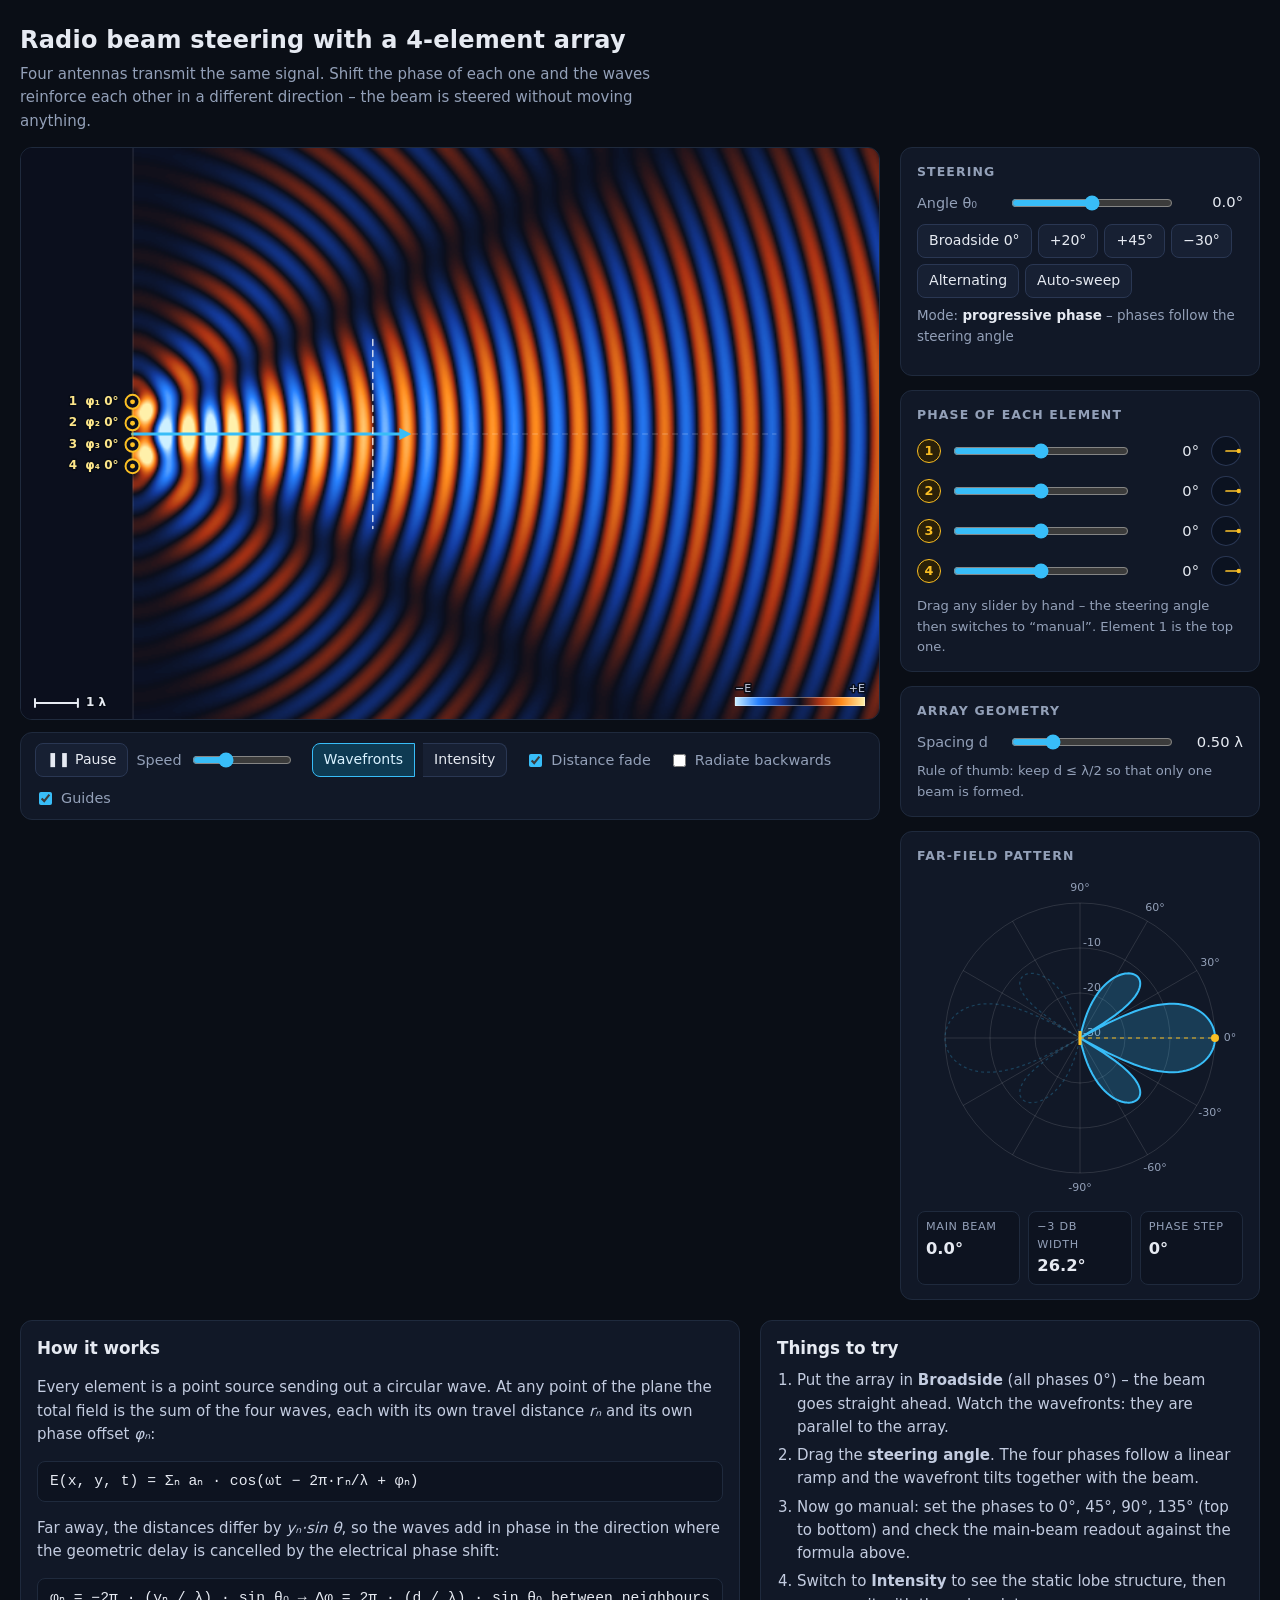
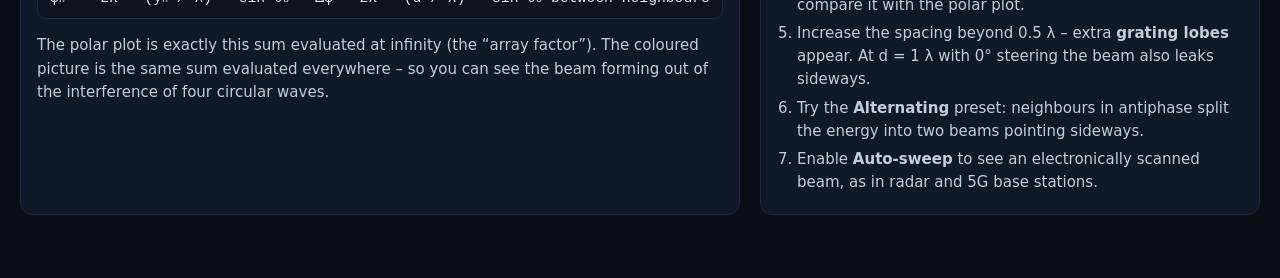
==== beam forming/index.html @ 5bf93dd2 "Add animated 4-element phased-array beam steering demo Self-contained page in 'beam forming/' showin" ====
<!DOCTYPE html>
<html lang="en">
<head>
<meta charset="utf-8">
<meta name="viewport" content="width=device-width, initial-scale=1">
<title>Beam steering – 4-element phased array</title>
<style>
  :root {
    --bg: #0a0e16;
    --panel: #111827;
    --panel-2: #0d1320;
    --line: #1f2a3d;
    --text: #e6eaf2;
    --muted: #93a0b8;
    --accent: #38bdf8;
    --accent-2: #fbbf24;
    --good: #34d399;
    --warn: #f87171;
  }
  * { box-sizing: border-box; }
  html, body { margin: 0; }
  body {
    background: var(--bg);
    color: var(--text);
    font: 15px/1.55 system-ui, -apple-system, "Segoe UI", Roboto, sans-serif;
  }
  header.top { max-width: 1360px; margin: 0 auto; padding: 22px 20px 14px; }
  header.top h1 { margin: 0 0 4px; font-size: 1.5rem; letter-spacing: .2px; }
  header.top p { margin: 0; color: var(--muted); max-width: 70ch; }

  .layout {
    display: grid;
    grid-template-columns: minmax(0, 1fr) 360px;
    gap: 20px;
    max-width: 1360px;
    margin: 0 auto;
    padding: 0 20px 20px;
    align-items: start;
  }
  @media (max-width: 980px) { .layout { grid-template-columns: minmax(0, 1fr); } }

  /* ---- stage ---- */
  .stage {
    position: relative;
    width: 100%;
    aspect-ratio: 3 / 2;
    border-radius: 12px;
    overflow: hidden;
    background: #0b0f1c;
    border: 1px solid var(--line);
  }
  .stage canvas { position: absolute; inset: 0; width: 100%; height: 100%; display: block; }

  .bar {
    display: flex; flex-wrap: wrap; align-items: center; gap: 10px 18px;
    margin-top: 12px; padding: 10px 14px;
    background: var(--panel); border: 1px solid var(--line); border-radius: 12px;
  }
  .bar .group { display: flex; align-items: center; gap: 8px; }
  .bar label.chk { display: flex; align-items: center; gap: 6px; color: var(--muted); font-size: .9rem; cursor: pointer; }
  .bar label.chk input { accent-color: var(--accent); }

  /* ---- cards / controls ---- */
  .side { display: flex; flex-direction: column; gap: 14px; }
  .card { background: var(--panel); border: 1px solid var(--line); border-radius: 12px; padding: 14px 16px; }
  .card h2 {
    margin: 0 0 10px; font-size: .78rem; font-weight: 700;
    text-transform: uppercase; letter-spacing: .09em; color: var(--muted);
  }
  .row { display: flex; align-items: center; gap: 10px; }
  .row + .row { margin-top: 8px; }
  .row .name { width: 82px; white-space: nowrap; color: var(--muted); font-size: .9rem; flex: none; }
  input[type=range] { flex: 1; min-width: 0; accent-color: var(--accent); }
  output { font-variant-numeric: tabular-nums; min-width: 58px; text-align: right; font-size: .92rem; }

  button {
    font: inherit; font-size: .88rem; color: var(--text);
    background: #172033; border: 1px solid #2a3753; border-radius: 8px;
    padding: 5px 11px; cursor: pointer;
  }
  button:hover { background: #1d2a43; }
  button:focus-visible, input:focus-visible { outline: 2px solid var(--accent); outline-offset: 2px; }
  button.on { background: #0e3a52; border-color: var(--accent); color: #d9f2ff; }
  .chips { display: flex; flex-wrap: wrap; gap: 6px; margin-top: 10px; }
  .seg { display: inline-flex; }
  .seg button { border-radius: 0; }
  .seg button:first-child { border-radius: 8px 0 0 8px; }
  .seg button:last-child { border-radius: 0 8px 8px 0; border-left: 0; }

  .prow { display: flex; align-items: center; gap: 10px; }
  .prow + .prow { margin-top: 6px; }
  .tag {
    flex: none; width: 24px; height: 24px; border-radius: 50%;
    display: grid; place-items: center; font-size: .8rem; font-weight: 700;
    background: #2b2108; border: 1.5px solid var(--accent-2); color: var(--accent-2);
  }
  .dial { width: 34px; height: 34px; flex: none; }
  .dial circle:first-child { fill: #0b1220; stroke: #2a3753; stroke-width: 1.2; }
  .dial .ref { stroke: #2a3753; stroke-width: 1; }
  .dial .needle { stroke: var(--accent-2); stroke-width: 2; stroke-linecap: round; }
  .dial .tip { fill: var(--accent-2); }

  .hint { color: var(--muted); font-size: .82rem; margin: 8px 0 0; }
  .status { margin-top: 8px; font-size: .84rem; color: var(--muted); }
  .status b { color: var(--text); font-weight: 600; }

  .polar-wrap { width: 100%; max-width: 330px; aspect-ratio: 1 / 1; margin: 0 auto; }
  .polar-wrap canvas { width: 100%; height: 100%; display: block; }
  .stats { display: grid; grid-template-columns: repeat(3, 1fr); gap: 8px; margin-top: 10px; }
  .stat { background: var(--panel-2); border: 1px solid var(--line); border-radius: 8px; padding: 6px 8px; }
  .stat span { display: block; font-size: .7rem; color: var(--muted); text-transform: uppercase; letter-spacing: .06em; }
  .stat strong { font-size: 1.02rem; font-variant-numeric: tabular-nums; }
  .badge {
    display: none; margin-top: 10px; padding: 6px 10px; border-radius: 8px; font-size: .84rem;
    background: #3b1717; border: 1px solid var(--warn); color: #fecaca;
  }
  .badge.show { display: block; }

  /* ---- notes ---- */
  .notes { max-width: 1360px; margin: 0 auto; padding: 0 20px 40px; display: grid; grid-template-columns: 1fr 1fr; gap: 20px; }
  @media (max-width: 980px) { .notes { grid-template-columns: 1fr; } }
  .notes h2 { margin: 0 0 8px; font-size: 1.05rem; }
  .notes p, .notes li { color: #c3cce0; }
  .notes li { margin: 5px 0; }
  .notes ol { padding-left: 20px; margin: 0; }
  .eq {
    margin: 10px 0; padding: 8px 12px; background: var(--panel-2); border: 1px solid var(--line);
    border-radius: 8px; font-family: ui-monospace, SFMono-Regular, Menlo, Consolas, monospace; font-size: .92rem;
    overflow-x: auto; white-space: nowrap;
  }
</style>
</head>
<body>

<header class="top">
  <h1>Radio beam steering with a 4-element array</h1>
  <p>Four antennas transmit the same signal. Shift the phase of each one and the waves reinforce each other in a different
     direction – the beam is steered without moving anything.</p>
</header>

<main class="layout">
  <section>
    <div class="stage" id="stage">
      <canvas id="field" aria-label="Interference pattern of the four-element array"></canvas>
      <canvas id="overlay" aria-hidden="true"></canvas>
    </div>

    <div class="bar">
      <div class="group">
        <button id="playBtn" type="button" aria-pressed="true">❚❚ Pause</button>
        <label class="chk" style="gap:8px">Speed
          <input id="speed" type="range" min="0.1" max="3" step="0.1" value="1" style="width:100px" aria-label="Animation speed">
        </label>
      </div>
      <div class="group seg" role="group" aria-label="View">
        <button id="viewField" type="button" class="on" title="Instantaneous field – you see the waves travelling">Wavefronts</button>
        <button id="viewInt" type="button" title="Time-averaged power – the fixed interference pattern">Intensity</button>
      </div>
      <label class="chk" title="Amplitude of a 2D cylindrical wave falls as 1/√r"><input id="decay" type="checkbox" checked> Distance fade</label>
      <label class="chk" title="Without a reflector the array also radiates to the left"><input id="back" type="checkbox"> Radiate backwards</label>
      <label class="chk"><input id="guides" type="checkbox" checked> Guides</label>
    </div>
  </section>

  <aside class="side">
    <section class="card">
      <h2>Steering</h2>
      <div class="row">
        <span class="name">Angle θ₀</span>
        <input id="steer" type="range" min="-85" max="85" step="0.5" value="0" aria-label="Steering angle">
        <output id="steerOut">0.0°</output>
      </div>
      <div class="chips">
        <button type="button" data-preset="0">Broadside 0°</button>
        <button type="button" data-preset="20">+20°</button>
        <button type="button" data-preset="45">+45°</button>
        <button type="button" data-preset="-30">−30°</button>
        <button type="button" data-preset="alt" title="0°, 180°, 0°, 180° – neighbours in antiphase">Alternating</button>
        <button type="button" id="sweepBtn" aria-pressed="false">Auto-sweep</button>
      </div>
      <p class="status" id="modeStatus"></p>
    </section>

    <section class="card">
      <h2>Phase of each element</h2>
      <div id="phaseRows"></div>
      <p class="hint">Drag any slider by hand – the steering angle then switches to “manual”. Element 1 is the top one.</p>
    </section>

    <section class="card">
      <h2>Array geometry</h2>
      <div class="row">
        <span class="name">Spacing d</span>
        <input id="spacing" type="range" min="0.2" max="1.5" step="0.01" value="0.5" aria-label="Element spacing in wavelengths">
        <output id="spacingOut">0.50 λ</output>
      </div>
      <p class="hint">Rule of thumb: keep d ≤ λ/2 so that only one beam is formed.</p>
    </section>

    <section class="card">
      <h2>Far-field pattern</h2>
      <div class="polar-wrap"><canvas id="polar" aria-label="Polar plot of the array factor"></canvas></div>
      <div class="stats">
        <div class="stat"><span>Main beam</span><strong id="outBeam">0°</strong></div>
        <div class="stat"><span>−3 dB width</span><strong id="outBW">–</strong></div>
        <div class="stat"><span>Phase step</span><strong id="outStep">0°</strong></div>
      </div>
      <div class="badge" id="gratingBadge"></div>
    </section>
  </aside>
</main>

<section class="notes">
  <div class="card">
    <h2 style="color:var(--text);font-size:1.05rem;text-transform:none;letter-spacing:0">How it works</h2>
    <p>Every element is a point source sending out a circular wave. At any point of the plane the total field is the sum of
       the four waves, each with its own travel distance <i>rₙ</i> and its own phase offset <i>φₙ</i>:</p>
    <div class="eq">E(x, y, t) = Σₙ aₙ · cos(ωt − 2π·rₙ/λ + φₙ)</div>
    <p>Far away, the distances differ by <i>yₙ·sin θ</i>, so the waves add in phase in the direction where the geometric
       delay is cancelled by the electrical phase shift:</p>
    <div class="eq">φₙ = −2π · (yₙ / λ) · sin θ₀      →   Δφ = 2π · (d / λ) · sin θ₀ between neighbours</div>
    <p>The polar plot is exactly this sum evaluated at infinity (the “array factor”). The coloured picture is the same sum evaluated
       everywhere – so you can see the beam forming out of the interference of four circular waves.</p>
  </div>
  <div class="card">
    <h2 style="color:var(--text);font-size:1.05rem;text-transform:none;letter-spacing:0">Things to try</h2>
    <ol>
      <li>Put the array in <b>Broadside</b> (all phases 0°) – the beam goes straight ahead. Watch the wavefronts: they are parallel to the array.</li>
      <li>Drag the <b>steering angle</b>. The four phases follow a linear ramp and the wavefront tilts together with the beam.</li>
      <li>Now go manual: set the phases to 0°, 45°, 90°, 135° (top to bottom) and check the main-beam readout against the formula above.</li>
      <li>Switch to <b>Intensity</b> to see the static lobe structure, then compare it with the polar plot.</li>
      <li>Increase the spacing beyond 0.5 λ – extra <b>grating lobes</b> appear. At d = 1 λ with 0° steering the beam also leaks sideways.</li>
      <li>Try the <b>Alternating</b> preset: neighbours in antiphase split the energy into two beams pointing sideways.</li>
      <li>Enable <b>Auto-sweep</b> to see an electronically scanned beam, as in radar and 5G base stations.</li>
    </ol>
  </div>
</section>

<script>
(() => {
  'use strict';

  /* ------------------------------------------------------------------ *
   *  Constants
   * ------------------------------------------------------------------ */
  const N = 4;                       // number of antenna elements
  const W = 600, H = 400;            // field buffer size in pixels
  const PPW = 30;                    // buffer pixels per wavelength  -> view = 20 λ × 13.3 λ
  const X0 = Math.round(W * 0.13);   // x position of the array in the buffer
  const Y0 = H / 2;                  // array is centred vertically
  const TAU = Math.PI * 2, DEG = Math.PI / 180;
  const FREQ = 0.8;                  // visual wave frequency (cycles/s at speed 1)
  const R_REF = 4;                   // distance (λ) at which a fully coherent beam reaches full colour scale
  const SWEEP_AMP = 60, SWEEP_PERIOD = 12;   // auto-sweep: ±60° in 12 s
  const SUB = ['₁', '₂', '₃', '₄'];

  /* ------------------------------------------------------------------ *
   *  State
   * ------------------------------------------------------------------ */
  const state = {
    d: 0.5,            // element spacing [λ]
    steer: 0,          // steering angle [deg]
    mode: 'auto',      // 'auto': phases follow the steering angle · 'manual': phases set by hand
    phase: [0, 0, 0, 0],   // element phases [deg]
    view: 'field',     // 'field' | 'intensity'
    decay: true,       // 1/√r amplitude fall-off
    back: false,       // also radiate to the left of the array
    guides: true,
    playing: !window.matchMedia('(prefers-reduced-motion: reduce)').matches,
    speed: 1,
    sweep: false,
  };
  let omegaT = 0.6;    // current wave phase [rad]
  let sweepT = 0;

  const elemY = i => ((N - 1) / 2 - i) * state.d;      // element position along the array, +y = up, in λ
  const wrap = p => (((p + 180) % 360) + 360) % 360 - 180;
  const fmtSigned = (v, n = 0) => {
    const s = Math.abs(v).toFixed(n);
    return parseFloat(s) === 0 ? s : (v < 0 ? '−' : '+') + s;
  };

  /* ------------------------------------------------------------------ *
   *  DOM
   * ------------------------------------------------------------------ */
  const $ = s => document.querySelector(s);
  const stage = $('#stage'), fieldCv = $('#field'), overlayCv = $('#overlay'), polarCv = $('#polar');
  const steerEl = $('#steer'), steerOut = $('#steerOut'), spacingEl = $('#spacing'), spacingOut = $('#spacingOut');
  const playBtn = $('#playBtn'), speedEl = $('#speed'), sweepBtn = $('#sweepBtn');
  const viewFieldBtn = $('#viewField'), viewIntBtn = $('#viewInt');
  const modeStatus = $('#modeStatus'), outBeam = $('#outBeam'), outBW = $('#outBW'), outStep = $('#outStep');
  const badge = $('#gratingBadge');

  fieldCv.width = W; fieldCv.height = H;
  const fctx = fieldCv.getContext('2d');
  const img = fctx.createImageData(W, H);
  const px32 = new Uint32Array(img.data.buffer);     // assumes little-endian (every browser platform in practice)

  // one row of controls per element: tag · slider · readout · phasor dial
  const phaseRows = [];
  for (let i = 0; i < N; i++) {
    const row = document.createElement('div');
    row.className = 'prow';
    row.innerHTML =
      `<span class="tag">${i + 1}</span>` +
      `<input type="range" min="-180" max="180" step="1" value="0" aria-label="Phase of element ${i + 1}">` +
      `<output>0°</output>` +
      `<svg class="dial" viewBox="-20 -20 40 40" aria-hidden="true"><circle r="17"/>` +
      `<line class="ref" x1="0" y1="0" x2="17" y2="0"/><line class="needle" x1="0" y1="0" x2="15" y2="0"/>` +
      `<circle class="tip" r="2.6" cx="15" cy="0"/></svg>`;
    $('#phaseRows').appendChild(row);
    const slider = row.querySelector('input');
    slider.addEventListener('input', () => {
      state.sweep = false;
      state.mode = 'manual';
      state.phase[i] = +slider.value;
      dirty.phase = true;
      syncUI();
    });
    phaseRows.push({ slider, out: row.querySelector('output'),
                     needle: row.querySelector('.needle'), tip: row.querySelector('.tip') });
  }

  /* ------------------------------------------------------------------ *
   *  Colour maps
   * ------------------------------------------------------------------ */
  // stops: [position 0..1, [r, g, b]]
  const FIELD_STOPS = [   // diverging: negative (blue) – zero (dark) – positive (orange)
    [0.00, [205, 240, 255]], [0.18, [40, 130, 255]], [0.35, [20, 60, 160]], [0.50, [11, 15, 28]],
    [0.65, [170, 50, 20]], [0.82, [255, 140, 30]], [1.00, [255, 240, 170]],
  ];
  const INT_STOPS = [     // sequential: dark → purple → orange → pale yellow
    [0.00, [6, 8, 22]], [0.20, [45, 20, 100]], [0.45, [150, 35, 110]], [0.70, [240, 110, 40]], [1.00, [255, 240, 150]],
  ];
  function makeLut(stops) {
    const lut = new Uint32Array(256);
    for (let i = 0; i < 256; i++) {
      const t = i / 255;
      let k = 0;
      while (k < stops.length - 2 && t > stops[k + 1][0]) k++;
      const [t0, c0] = stops[k], [t1, c1] = stops[k + 1];
      const u = Math.min(1, Math.max(0, (t - t0) / (t1 - t0)));
      const r = c0[0] + (c1[0] - c0[0]) * u, g = c0[1] + (c1[1] - c0[1]) * u, b = c0[2] + (c1[2] - c0[2]) * u;
      lut[i] = (255 << 24) | ((b | 0) << 16) | ((g | 0) << 8) | (r | 0);
    }
    return lut;
  }
  const LUT_FIELD = makeLut(FIELD_STOPS), LUT_INT = makeLut(INT_STOPS);

  /* ------------------------------------------------------------------ *
   *  Field computation
   *
   *  Element e emits  a·cos(ωt − k·r + φ).  Writing the sum as
   *      E(t) = Re{ e^{iωt} · Z },   Z = Σ a·e^{i(φ − k r)} = X + iY
   *  gives  E(t) = X·cos(ωt) − Y·sin(ωt)  and  |Z| = time-averaged amplitude.
   *  So per element we cache a·cos(kr) and a·sin(kr) once (depends only on geometry),
   *  recombine X, Y when a phase changes, and every animation frame is just two multiplies per pixel.
   * ------------------------------------------------------------------ */
  const NPX = W * H;
  const cC = [], cS = [];
  for (let e = 0; e < N; e++) { cC.push(new Float32Array(NPX)); cS.push(new Float32Array(NPX)); }
  const fX = new Float32Array(NPX), fY = new Float32Array(NPX), fMag = new Float32Array(NPX);
  let ref = 1;

  function rebuildGeometry() {
    for (let e = 0; e < N; e++) {
      const ey = elemY(e), C = cC[e], S = cS[e];
      let n = 0;
      for (let j = 0; j < H; j++) {
        const wy = (Y0 - (j + 0.5)) / PPW - ey;
        const wy2 = wy * wy;
        for (let i = 0; i < W; i++, n++) {
          const wx = (i + 0.5 - X0) / PPW;
          const r = Math.sqrt(wx * wx + wy2);
          const a = state.decay ? 1 / Math.sqrt(Math.max(r, 0.5)) : 1;
          const ph = TAU * r;
          C[n] = a * Math.cos(ph);
          S[n] = a * Math.sin(ph);
        }
      }
    }
    ref = N * (state.decay ? 1 / Math.sqrt(R_REF) : 1);
  }

  function combine() {
    const c = state.phase.map(p => Math.cos(p * DEG)), s = state.phase.map(p => Math.sin(p * DEG));
    const [C0, C1, C2, C3] = cC, [S0, S1, S2, S3] = cS;
    for (let n = 0; n < NPX; n++) {
      // (a·cos kr − i·a·sin kr)·(cos φ + i·sin φ) summed over the four elements
      const x = C0[n] * c[0] + S0[n] * s[0] + C1[n] * c[1] + S1[n] * s[1] +
                C2[n] * c[2] + S2[n] * s[2] + C3[n] * c[3] + S3[n] * s[3];
      const y = C0[n] * s[0] - S0[n] * c[0] + C1[n] * s[1] - S1[n] * c[1] +
                C2[n] * s[2] - S2[n] * c[2] + C3[n] * s[3] - S3[n] * c[3];
      fX[n] = x; fY[n] = y;
    }
    if (!state.back) {                       // reflector-backed array: nothing behind the array line
      for (let j = 0; j < H; j++) {
        const o = j * W;
        for (let i = 0; i < X0; i++) { fX[o + i] = 0; fY[o + i] = 0; }
      }
    }
    for (let n = 0; n < NPX; n++) fMag[n] = Math.hypot(fX[n], fY[n]);
  }

  function renderField() {
    if (state.view === 'field') {
      const cw = Math.cos(omegaT), sw = Math.sin(omegaT), k = 127.5 / ref;
      for (let n = 0; n < NPX; n++) {
        let v = (fX[n] * cw - fY[n] * sw) * k + 127.5;
        v = v < 0 ? 0 : v > 255 ? 255 : v;
        px32[n] = LUT_FIELD[v | 0];
      }
    } else {
      const k = 255 / ref;
      for (let n = 0; n < NPX; n++) {
        let v = fMag[n] * k;
        v = v > 255 ? 255 : v;
        px32[n] = LUT_INT[v | 0];
      }
    }
    fctx.putImageData(img, 0, 0);
  }

  /* ------------------------------------------------------------------ *
   *  Far field (array factor) and its analysis
   * ------------------------------------------------------------------ */
  function arrayFactor(thetaDeg) {           // |AF| / N, θ measured from broadside, +θ = up
    const s = Math.sin(thetaDeg * DEG);
    let re = 0, im = 0;
    for (let e = 0; e < N; e++) {
      const ang = TAU * elemY(e) * s + state.phase[e] * DEG;
      re += Math.cos(ang); im += Math.sin(ang);
    }
    return Math.hypot(re, im) / N;
  }

  // A "lobe" is a contiguous angular range where the pattern stays within 3 dB of the global maximum.
  // When several lobes are equally strong (grating lobes, alternating phases) the one closest to the
  // intended direction (steering angle in auto mode, broadside otherwise) is reported as the main beam.
  let analysis = { peak: 0, bw: 0, truncated: false, lobes: [], main: null };
  function analyze() {
    const STEP = 0.1, n = Math.round(180 / STEP) + 1;
    const amp = new Float64Array(n);
    let best = 0;
    for (let k = 0; k < n; k++) { amp[k] = arrayFactor(-90 + k * STEP); if (amp[k] > best) best = amp[k]; }
    const thr = best / Math.SQRT2;                      // −3 dB in power = 0.707 in amplitude
    const lobes = [];
    for (let k = 0; k < n; k++) {
      if (amp[k] < thr) continue;
      const lo = k;
      let top = k;
      while (k + 1 < n && amp[k + 1] >= thr) { k++; if (amp[k] > amp[top]) top = k; }
      lobes.push({ ang: -90 + top * STEP, amp: amp[top], width: (k - lo) * STEP, touchesEdge: lo === 0 || k === n - 1 });
    }
    const target = state.mode === 'auto' ? state.steer : 0;
    let main = null;
    for (const l of lobes) {
      if (l.amp < best * 0.999) continue;
      if (!main || Math.abs(l.ang - target) < Math.abs(main.ang - target)) main = l;
    }
    analysis = { peak: main.ang, bw: main.width, truncated: main.touchesEdge, lobes, main };
  }

  /* ------------------------------------------------------------------ *
   *  UI sync
   * ------------------------------------------------------------------ */
  function computePhases() {                 // progressive phase that steers the beam to state.steer
    const s = Math.sin(state.steer * DEG);
    for (let i = 0; i < N; i++) state.phase[i] = wrap(-360 * elemY(i) * s);
  }

  function setSteering(deg) {
    state.steer = deg;
    state.mode = 'auto';
    computePhases();
    dirty.phase = true;
    syncUI();
  }

  function syncUI() {
    steerEl.value = state.steer;
    steerOut.textContent = fmtSigned(state.steer, 1) + '°';
    spacingEl.value = state.d;
    spacingOut.textContent = state.d.toFixed(2) + ' λ';
    for (let i = 0; i < N; i++) {
      const p = state.phase[i], r = phaseRows[i];
      r.slider.value = Math.round(p);
      r.out.textContent = fmtSigned(Math.round(p)) + '°';
      const x = 15 * Math.cos(p * DEG), y = -15 * Math.sin(p * DEG);
      r.needle.setAttribute('x2', x); r.needle.setAttribute('y2', y);
      r.tip.setAttribute('cx', x); r.tip.setAttribute('cy', y);
    }
    modeStatus.innerHTML = state.sweep ? 'Mode: <b>auto-sweep</b> – phases follow the scanning angle'
      : state.mode === 'auto' ? 'Mode: <b>progressive phase</b> – phases follow the steering angle'
      : 'Mode: <b>manual phases</b> – steering slider no longer drives the array';
    sweepBtn.classList.toggle('on', state.sweep);
    sweepBtn.setAttribute('aria-pressed', state.sweep);
  }

  function updateReadouts() {
    outBeam.textContent = fmtSigned(analysis.peak, 1) + '°';
    outBW.textContent = (analysis.truncated ? '≥ ' : '') + analysis.bw.toFixed(1) + '°';
    const diffs = [];
    for (let i = 0; i < N - 1; i++) diffs.push(wrap(state.phase[i + 1] - state.phase[i]));
    const regular = diffs.every(d => Math.abs(wrap(d - diffs[0])) < 1);
    outStep.textContent = regular ? fmtSigned(diffs[0], 0) + '°' : 'irregular';

    const lobes = analysis.lobes.length;
    if (lobes > 1) {
      badge.textContent = `${lobes} separate beams of comparable strength` +
        (state.mode === 'auto' ? ' – grating lobe: the spacing is too large for this steering angle.' : '.');
      badge.classList.add('show');
    } else badge.classList.remove('show');
  }

  /* ------------------------------------------------------------------ *
   *  Overlay (array, guides, labels)
   * ------------------------------------------------------------------ */
  const dpr = () => Math.min(window.devicePixelRatio || 1, 3);
  function fitCanvas(cv) {
    const w = cv.clientWidth, h = cv.clientHeight, r = dpr();
    const pw = Math.max(1, Math.round(w * r)), ph = Math.max(1, Math.round(h * r));
    if (cv.width !== pw || cv.height !== ph) { cv.width = pw; cv.height = ph; }
    const ctx = cv.getContext('2d');
    ctx.setTransform(r, 0, 0, r, 0, 0);
    ctx.clearRect(0, 0, w, h);
    return { ctx, w, h };
  }
  function haloText(ctx, text, x, y, color = '#e6eaf2') {
    ctx.lineWidth = 3; ctx.strokeStyle = 'rgba(8,12,22,.9)'; ctx.lineJoin = 'round';
    ctx.strokeText(text, x, y);
    ctx.fillStyle = color; ctx.fillText(text, x, y);
  }
  function arrow(ctx, x0, y0, ang, len, color, width, head = 10) {
    const dx = Math.cos(ang), dy = -Math.sin(ang);          // screen direction for an "up-positive" angle
    const x1 = x0 + dx * len, y1 = y0 + dy * len;
    ctx.strokeStyle = color; ctx.fillStyle = color; ctx.lineWidth = width; ctx.lineCap = 'round';
    ctx.beginPath(); ctx.moveTo(x0, y0); ctx.lineTo(x1 - dx * head * 0.6, y1 - dy * head * 0.6); ctx.stroke();
    ctx.beginPath();
    ctx.moveTo(x1, y1);
    ctx.lineTo(x1 - dx * head - dy * head * 0.5, y1 - dy * head + dx * head * 0.5);
    ctx.lineTo(x1 - dx * head + dy * head * 0.5, y1 - dy * head - dx * head * 0.5);
    ctx.closePath(); ctx.fill();
  }

  function drawOverlay() {
    const { ctx, w, h } = fitCanvas(overlayCv);
    const s = w / W, lam = PPW * s;                           // css px per buffer px / per wavelength
    const ox = X0 * s, oy = Y0 * s;
    ctx.font = '600 12px system-ui, sans-serif';
    ctx.textBaseline = 'middle';

    if (!state.back) {                                        // reflector line
      ctx.strokeStyle = 'rgba(255,255,255,.14)'; ctx.lineWidth = 1;
      ctx.beginPath(); ctx.moveTo(ox + .5, 0); ctx.lineTo(ox + .5, h); ctx.stroke();
    }

    if (state.guides) {
      // broadside reference
      ctx.setLineDash([5, 5]); ctx.strokeStyle = 'rgba(255,255,255,.28)'; ctx.lineWidth = 1;
      ctx.beginPath(); ctx.moveTo(ox, oy); ctx.lineTo(ox + 15 * lam, oy); ctx.stroke();
      ctx.setLineDash([]);

      // beam arrows (main lobe bright, grating lobes dim)
      const lobes = analysis.lobes.slice();
      if (state.back) lobes.push(...analysis.lobes.map(l => ({ ang: 180 - l.ang, back: true })));
      for (const l of lobes) {
        const main = l === analysis.main;
        arrow(ctx, ox, oy, l.ang * DEG, 6.5 * lam, main ? '#38bdf8' : 'rgba(56,189,248,.45)', main ? 3 : 2, main ? 12 : 9);
      }

      // wavefront-tilt line + angle arc for the main beam
      const th = analysis.peak * DEG;
      const cx = ox + Math.cos(th) * 5.6 * lam, cy = oy - Math.sin(th) * 5.6 * lam;
      const px = Math.sin(th), py = Math.cos(th);
      ctx.setLineDash([6, 5]); ctx.strokeStyle = 'rgba(255,255,255,.8)'; ctx.lineWidth = 1.5;
      ctx.beginPath(); ctx.moveTo(cx - px * 2.2 * lam, cy - py * 2.2 * lam); ctx.lineTo(cx + px * 2.2 * lam, cy + py * 2.2 * lam); ctx.stroke();
      ctx.setLineDash([]);
      if (Math.abs(analysis.peak) > 0.4) {
        const ra = 3.3 * lam;
        ctx.strokeStyle = 'rgba(255,255,255,.7)'; ctx.lineWidth = 1.25;
        ctx.beginPath(); ctx.arc(ox, oy, ra, 0, -th, th > 0); ctx.stroke();
        ctx.textAlign = 'left';
        haloText(ctx, `θ = ${fmtSigned(analysis.peak, 1)}°`, ox + Math.cos(th / 2) * (ra + 14), oy - Math.sin(th / 2) * (ra + 14) + (th > 0 ? -4 : 4));
      }
    }

    // array: backbone + elements + labels
    const y0 = oy - elemY(0) * lam, y1 = oy - elemY(N - 1) * lam;
    ctx.strokeStyle = 'rgba(251,191,36,.55)'; ctx.lineWidth = 2;
    ctx.beginPath(); ctx.moveTo(ox, y0); ctx.lineTo(ox, y1); ctx.stroke();
    const showPhase = w >= 560;
    const rad = Math.max(4.5, Math.min(7, w / 110));        // element marker radius
    ctx.textAlign = 'right';
    for (let i = 0; i < N; i++) {
      const ey = oy - elemY(i) * lam;
      ctx.fillStyle = '#0b0f1c'; ctx.strokeStyle = '#fbbf24'; ctx.lineWidth = 2;
      ctx.beginPath(); ctx.arc(ox, ey, rad, 0, TAU); ctx.fill(); ctx.stroke();
      ctx.fillStyle = '#fbbf24';
      ctx.beginPath(); ctx.arc(ox, ey, rad * 0.35, 0, TAU); ctx.fill();
      const txt = showPhase ? `${i + 1}  φ${SUB[i]} ${fmtSigned(Math.round(state.phase[i]))}°` : `${i + 1}`;
      haloText(ctx, txt, ox - rad - 7, ey, '#fde68a');
    }

    // scale bar (1 λ) and colour bar
    ctx.textAlign = 'left';
    const bx = 14, by = h - 16;
    ctx.strokeStyle = '#e6eaf2'; ctx.lineWidth = 2;
    ctx.beginPath(); ctx.moveTo(bx, by - 4); ctx.lineTo(bx, by + 4); ctx.moveTo(bx, by); ctx.lineTo(bx + lam, by);
    ctx.moveTo(bx + lam, by - 4); ctx.lineTo(bx + lam, by + 4); ctx.stroke();
    haloText(ctx, '1 λ', bx + lam + 8, by);

    const cbw = Math.min(130, w * 0.22), cbx = w - cbw - 14, cby = h - 22;
    const g = ctx.createLinearGradient(cbx, 0, cbx + cbw, 0);
    for (const [t, c] of (state.view === 'field' ? FIELD_STOPS : INT_STOPS)) g.addColorStop(t, `rgb(${c[0]},${c[1]},${c[2]})`);
    ctx.fillStyle = g; ctx.fillRect(cbx, cby, cbw, 9);
    ctx.strokeStyle = 'rgba(255,255,255,.35)'; ctx.lineWidth = 1; ctx.strokeRect(cbx + .5, cby + .5, cbw - 1, 8);
    ctx.font = '11px system-ui, sans-serif';
    ctx.textAlign = 'left';  haloText(ctx, state.view === 'field' ? '−E' : 'low', cbx, cby - 8, '#c3cce0');
    ctx.textAlign = 'right'; haloText(ctx, state.view === 'field' ? '+E' : 'high', cbx + cbw, cby - 8, '#c3cce0');
  }

  /* ------------------------------------------------------------------ *
   *  Polar plot of the array factor
   * ------------------------------------------------------------------ */
  function drawPolar() {
    const { ctx, w, h } = fitCanvas(polarCv);
    const cx = w / 2, cy = h / 2, R = w / 2 - 28;
    const FLOOR = 30;                                          // dB range shown
    ctx.font = '11px system-ui, sans-serif';

    // grid
    ctx.lineWidth = 1; ctx.strokeStyle = 'rgba(255,255,255,.12)';
    for (const db of [0, -10, -20, -30]) {
      ctx.beginPath(); ctx.arc(cx, cy, (db + FLOOR) / FLOOR * R, 0, TAU); ctx.stroke();
    }
    for (let a = -150; a <= 180; a += 30) {
      ctx.beginPath(); ctx.moveTo(cx, cy);
      ctx.lineTo(cx + Math.cos(a * DEG) * R, cy - Math.sin(a * DEG) * R); ctx.stroke();
    }
    ctx.fillStyle = '#93a0b8'; ctx.textAlign = 'center'; ctx.textBaseline = 'middle';
    for (const a of [-90, -60, -30, 0, 30, 60, 90]) {
      ctx.fillText(`${a}°`, cx + Math.cos(a * DEG) * (R + 15), cy - Math.sin(a * DEG) * (R + 15));
    }
    ctx.textAlign = 'left'; ctx.textBaseline = 'alphabetic';
    for (const db of [-10, -20, -30]) ctx.fillText(`${db}`, cx + 3, cy - (db + FLOOR) / FLOOR * R - 2);

    // pattern
    const pt = a => {
      const db = 20 * Math.log10(Math.max(arrayFactor(a), 1e-4));
      const r = Math.min(1, Math.max(0, (db + FLOOR) / FLOOR)) * R;
      return [cx + Math.cos(a * DEG) * r, cy - Math.sin(a * DEG) * r];
    };
    const trace = (a0, a1) => {
      ctx.beginPath();
      for (let a = a0; a <= a1; a += 1) { const [x, y] = pt(a); a === a0 ? ctx.moveTo(x, y) : ctx.lineTo(x, y); }
    };
    // back half (mirror image of the front)
    trace(90, 270);
    ctx.strokeStyle = state.back ? 'rgba(56,189,248,.8)' : 'rgba(56,189,248,.25)';
    ctx.lineWidth = state.back ? 2 : 1.25; ctx.setLineDash(state.back ? [] : [3, 3]); ctx.stroke(); ctx.setLineDash([]);
    if (state.back) { ctx.fillStyle = 'rgba(56,189,248,.12)'; ctx.fill(); }
    // front half
    trace(-90, 90); ctx.closePath();
    ctx.fillStyle = 'rgba(56,189,248,.22)'; ctx.fill();
    ctx.strokeStyle = '#38bdf8'; ctx.lineWidth = 2; ctx.stroke();

    // main-beam marker
    const [mx, my] = pt(analysis.peak);
    ctx.strokeStyle = 'rgba(251,191,36,.8)'; ctx.setLineDash([4, 4]); ctx.lineWidth = 1.25;
    ctx.beginPath(); ctx.moveTo(cx, cy); ctx.lineTo(cx + Math.cos(analysis.peak * DEG) * R, cy - Math.sin(analysis.peak * DEG) * R); ctx.stroke();
    ctx.setLineDash([]);
    ctx.fillStyle = '#fbbf24'; ctx.beginPath(); ctx.arc(mx, my, 4, 0, TAU); ctx.fill();

    // array symbol at the origin
    ctx.fillStyle = '#fbbf24'; ctx.fillRect(cx - 1.5, cy - 7, 3, 14);
  }

  /* ------------------------------------------------------------------ *
   *  Main loop
   * ------------------------------------------------------------------ */
  const dirty = { geom: true, phase: true, field: true, overlay: true, polar: true };
  let last = performance.now();

  function frame(now) {
    const dt = Math.min(0.05, (now - last) / 1000);
    last = now;

    if (state.sweep) {
      sweepT += dt;
      state.steer = Math.round(SWEEP_AMP * Math.sin(TAU * sweepT / SWEEP_PERIOD) * 2) / 2;
      state.mode = 'auto';
      computePhases();
      dirty.phase = true;
      syncUI();
    }
    if (dirty.geom) { rebuildGeometry(); dirty.geom = false; dirty.phase = true; }
    if (dirty.phase) {
      combine(); analyze(); updateReadouts();
      dirty.phase = false; dirty.field = dirty.overlay = dirty.polar = true;
    }
    if (state.playing) {
      omegaT = (omegaT + dt * state.speed * TAU * FREQ) % (TAU * 1000);
      if (state.view === 'field') dirty.field = true;
    }
    if (dirty.field)   { renderField(); dirty.field = false; }
    if (dirty.overlay) { drawOverlay(); dirty.overlay = false; }
    if (dirty.polar)   { drawPolar();   dirty.polar = false; }
    requestAnimationFrame(frame);
  }

  /* ------------------------------------------------------------------ *
   *  Events
   * ------------------------------------------------------------------ */
  steerEl.addEventListener('input', () => { state.sweep = false; setSteering(+steerEl.value); });

  spacingEl.addEventListener('input', () => {
    state.d = +spacingEl.value;
    if (state.mode === 'auto') computePhases();
    dirty.geom = true;
    syncUI();
  });

  document.querySelectorAll('[data-preset]').forEach(b => b.addEventListener('click', () => {
    state.sweep = false;
    if (b.dataset.preset === 'alt') {
      state.mode = 'manual';
      state.phase = [0, 180, 0, 180];
      dirty.phase = true;
      syncUI();
    } else setSteering(+b.dataset.preset);
  }));

  sweepBtn.addEventListener('click', () => {
    state.sweep = !state.sweep;
    if (state.sweep) sweepT = Math.asin(Math.max(-1, Math.min(1, state.steer / SWEEP_AMP))) * SWEEP_PERIOD / TAU;
    syncUI();
  });

  playBtn.addEventListener('click', () => {
    state.playing = !state.playing;
    playBtn.textContent = state.playing ? '❚❚ Pause' : '▶ Play';
    playBtn.setAttribute('aria-pressed', state.playing);
  });
  speedEl.addEventListener('input', () => { state.speed = +speedEl.value; });

  function setView(v) {
    state.view = v;
    viewFieldBtn.classList.toggle('on', v === 'field');
    viewIntBtn.classList.toggle('on', v === 'intensity');
    dirty.field = dirty.overlay = true;
  }
  viewFieldBtn.addEventListener('click', () => setView('field'));
  viewIntBtn.addEventListener('click', () => setView('intensity'));

  $('#decay').addEventListener('change', e => { state.decay = e.target.checked; dirty.geom = true; });
  $('#back').addEventListener('change', e => { state.back = e.target.checked; dirty.phase = true; });
  $('#guides').addEventListener('change', e => { state.guides = e.target.checked; dirty.overlay = true; });

  const ro = new ResizeObserver(() => { dirty.overlay = true; dirty.polar = true; });
  ro.observe(stage); ro.observe(polarCv);

  /* ------------------------------------------------------------------ *
   *  Start
   * ------------------------------------------------------------------ */
  if (!state.playing) { playBtn.textContent = '▶ Play'; playBtn.setAttribute('aria-pressed', 'false'); }
  computePhases();
  syncUI();
  requestAnimationFrame(frame);
})();
</script>
</body>
</html>
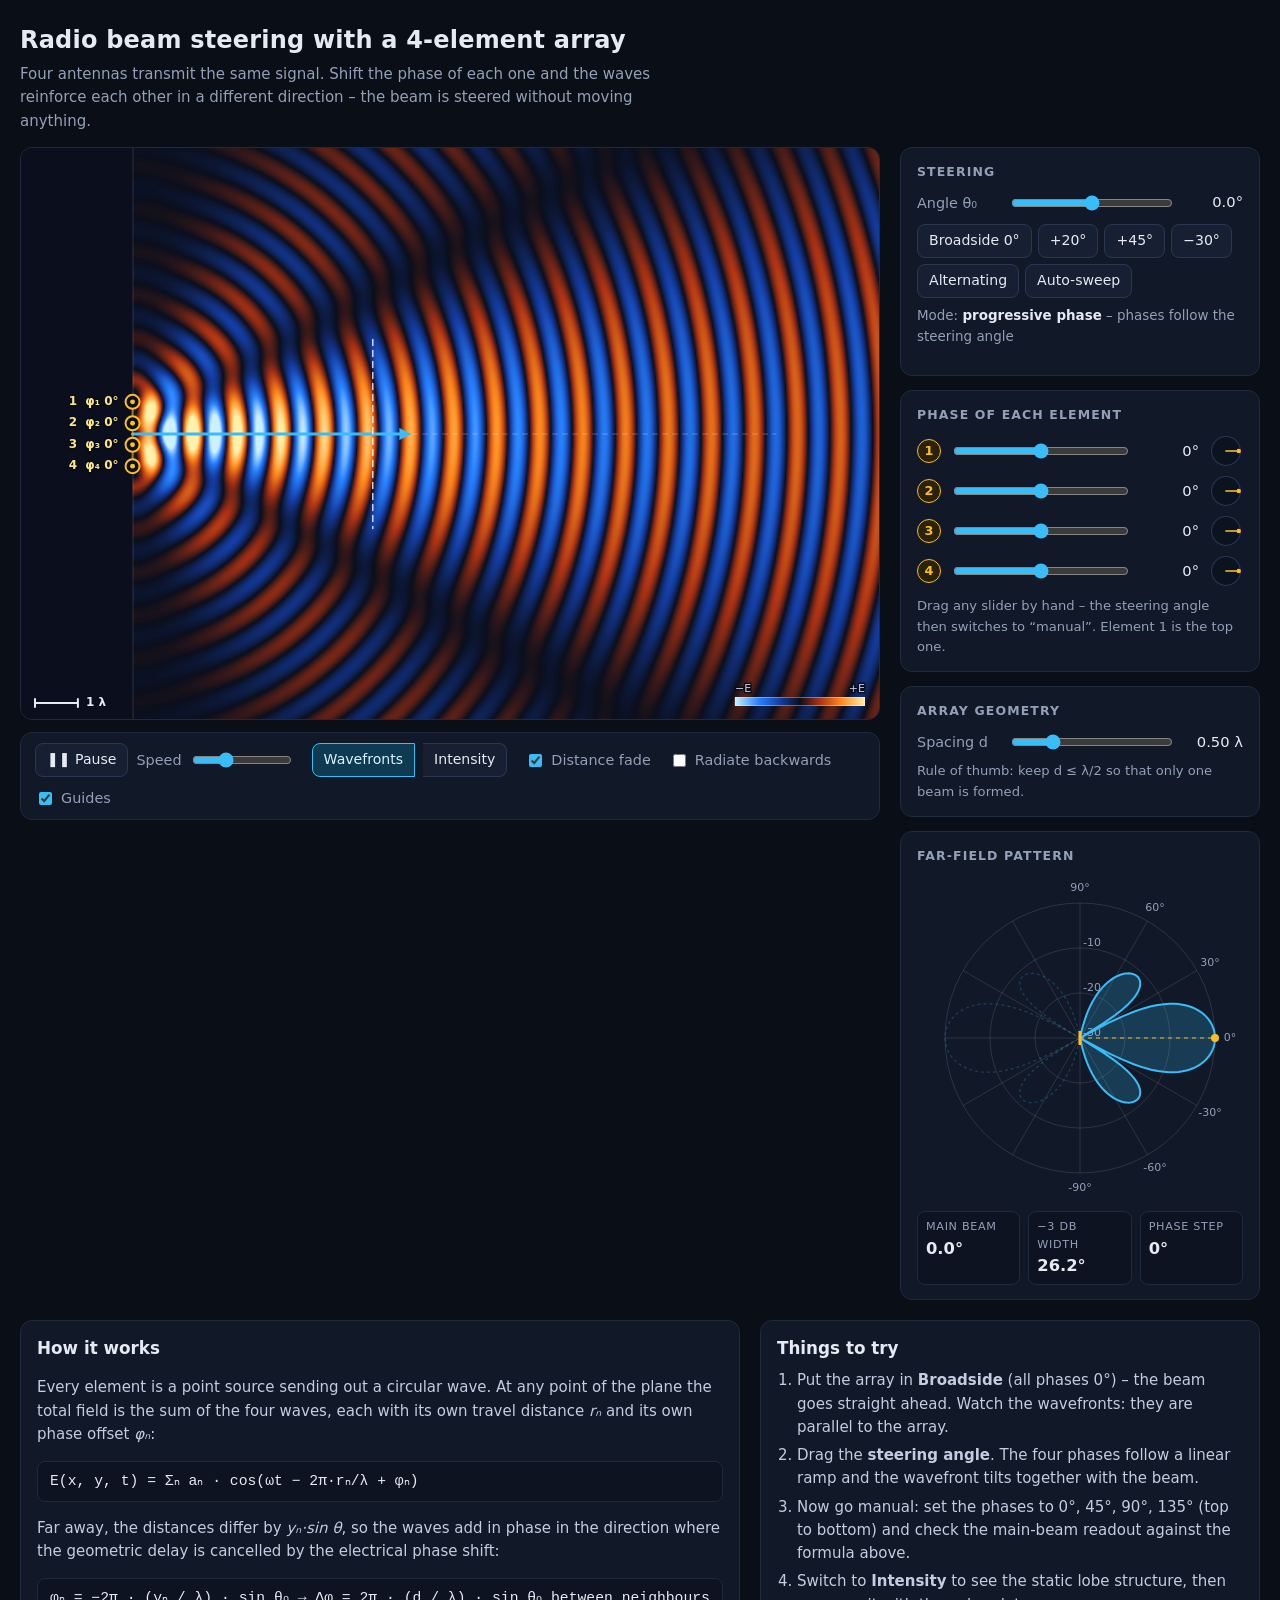
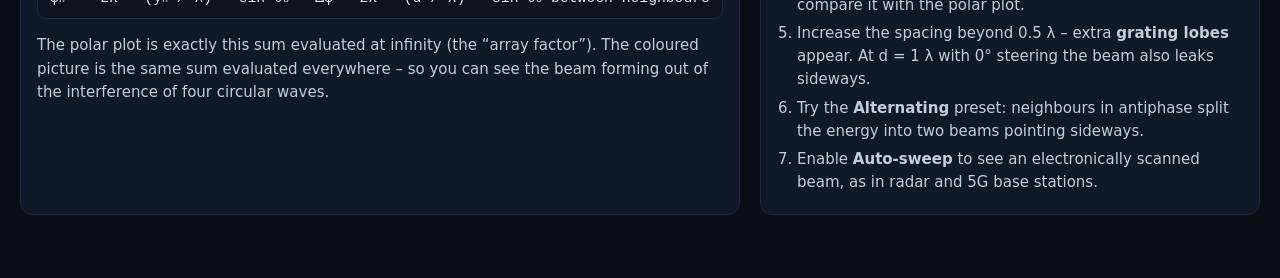
==== commit 360b99cd: "Publish simulations with GitHub Pages Workflow stages every top-level folder containing an index.htm" ====
--- a/beam forming/index.html
+++ b/beam forming/index.html
@@ -4,6 +4,7 @@
 <meta charset="utf-8">
 <meta name="viewport" content="width=device-width, initial-scale=1">
 <title>Beam steering – 4-element phased array</title>
+<link rel="icon" href="data:image/svg+xml,%3Csvg xmlns='http://www.w3.org/2000/svg' viewBox='0 0 32 32'%3E%3Ccircle cx='8' cy='16' r='4' fill='%23fbbf24'/%3E%3Cpath d='M14 8a11 11 0 0 1 0 16M19 4a17 17 0 0 1 0 24' fill='none' stroke='%2338bdf8' stroke-width='3' stroke-linecap='round'/%3E%3C/svg%3E">
 <style>
   :root {
     --bg: #0a0e16;
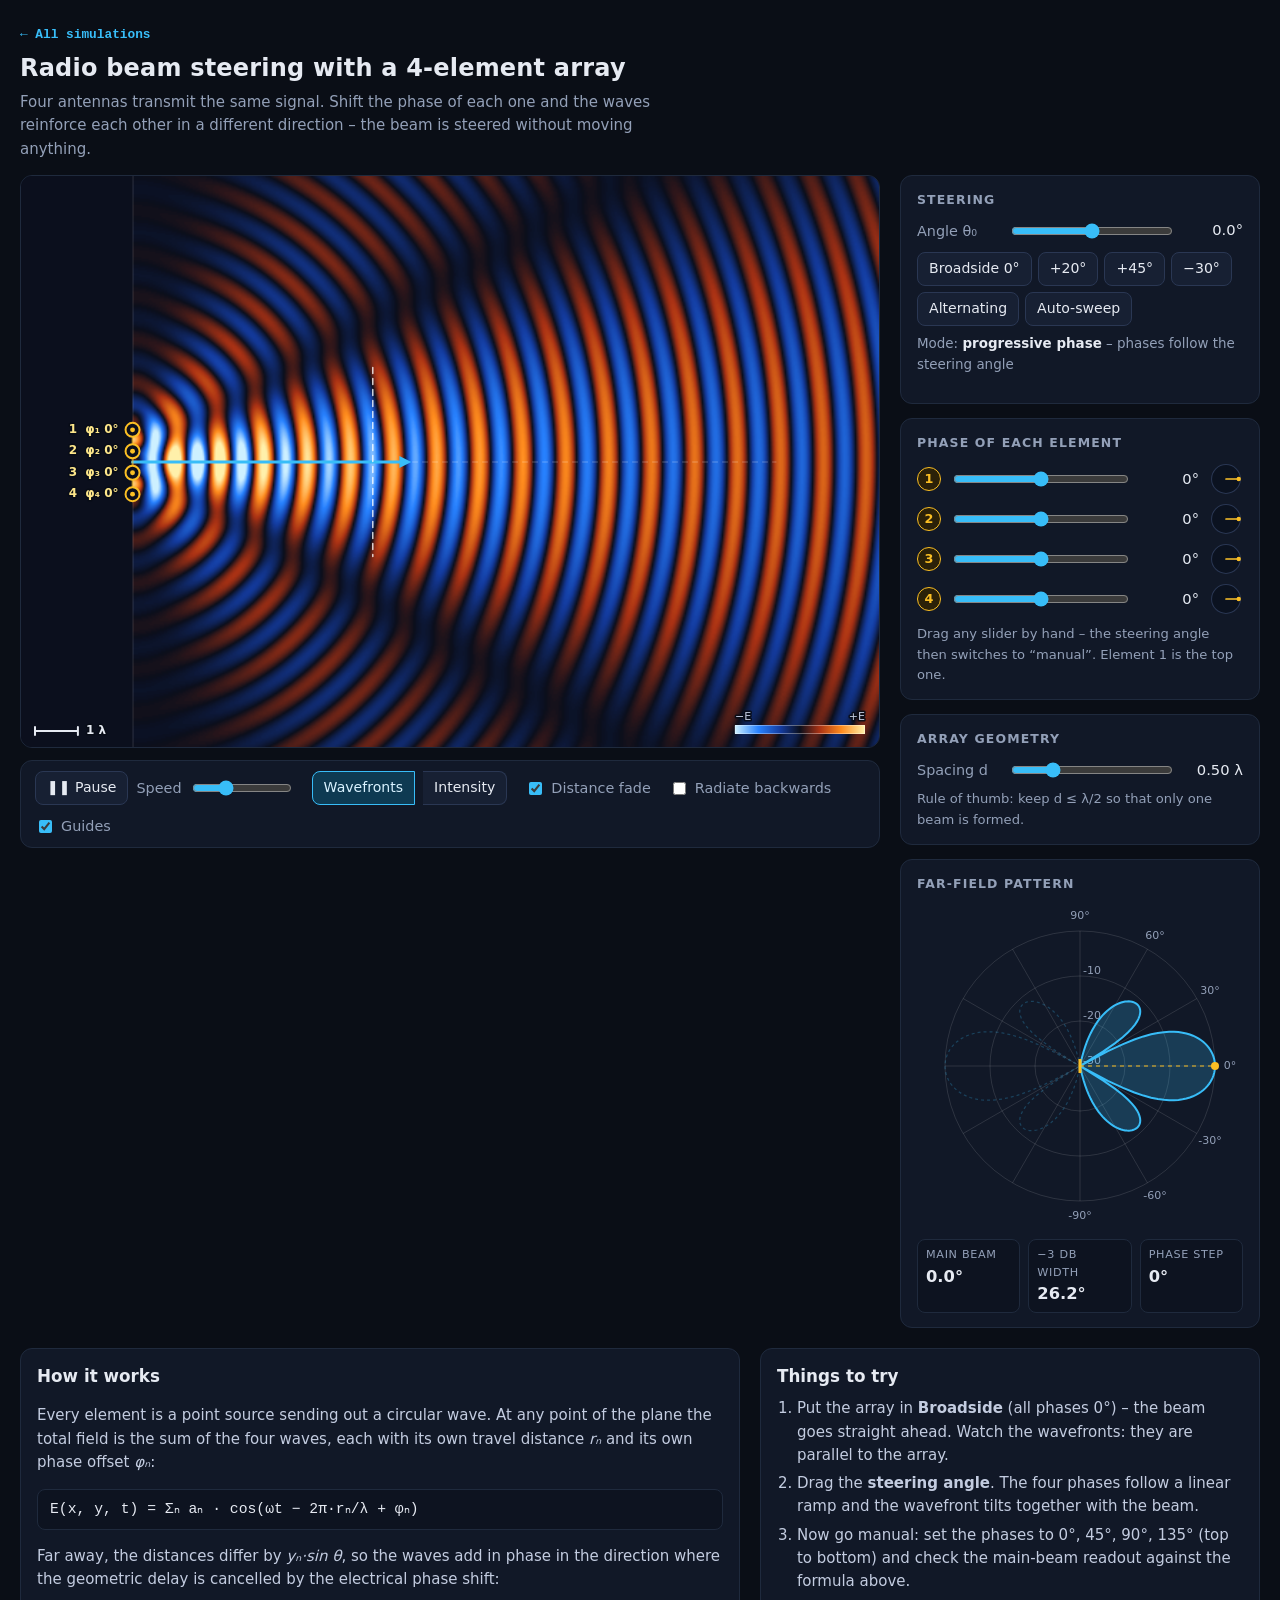
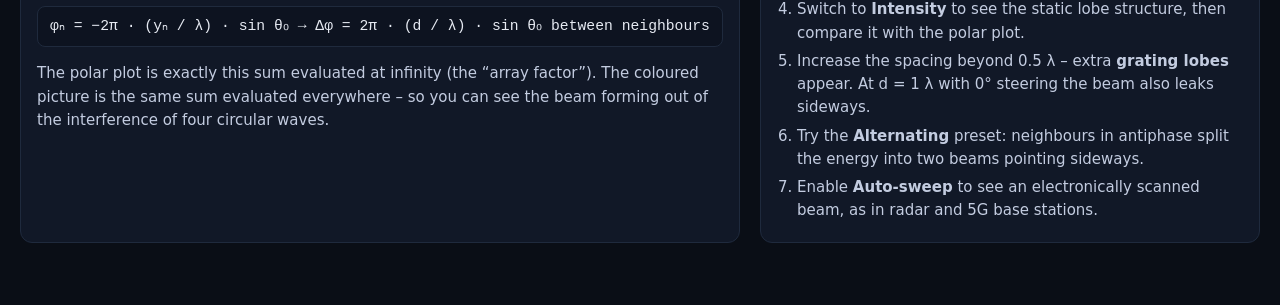
==== commit 294f40c0: "Add simulation hub page with a routing table Root index.html lists every simulation from the SIMULAT" ====
--- a/beam forming/index.html
+++ b/beam forming/index.html
@@ -26,6 +26,9 @@
     font: 15px/1.55 system-ui, -apple-system, "Segoe UI", Roboto, sans-serif;
   }
   header.top { max-width: 1360px; margin: 0 auto; padding: 22px 20px 14px; }
+  header.top .back { display: inline-block; margin-bottom: 8px; color: var(--accent); text-decoration: none;
+                     font: 600 .8rem ui-monospace, SFMono-Regular, Menlo, Consolas, monospace; }
+  header.top .back:hover { text-decoration: underline; }
   header.top h1 { margin: 0 0 4px; font-size: 1.5rem; letter-spacing: .2px; }
   header.top p { margin: 0; color: var(--muted); max-width: 70ch; }
 
@@ -134,6 +137,7 @@
 <body>
 
 <header class="top">
+  <a class="back" href="../index.html">← All simulations</a>
   <h1>Radio beam steering with a 4-element array</h1>
   <p>Four antennas transmit the same signal. Shift the phase of each one and the waves reinforce each other in a different
      direction – the beam is steered without moving anything.</p>
